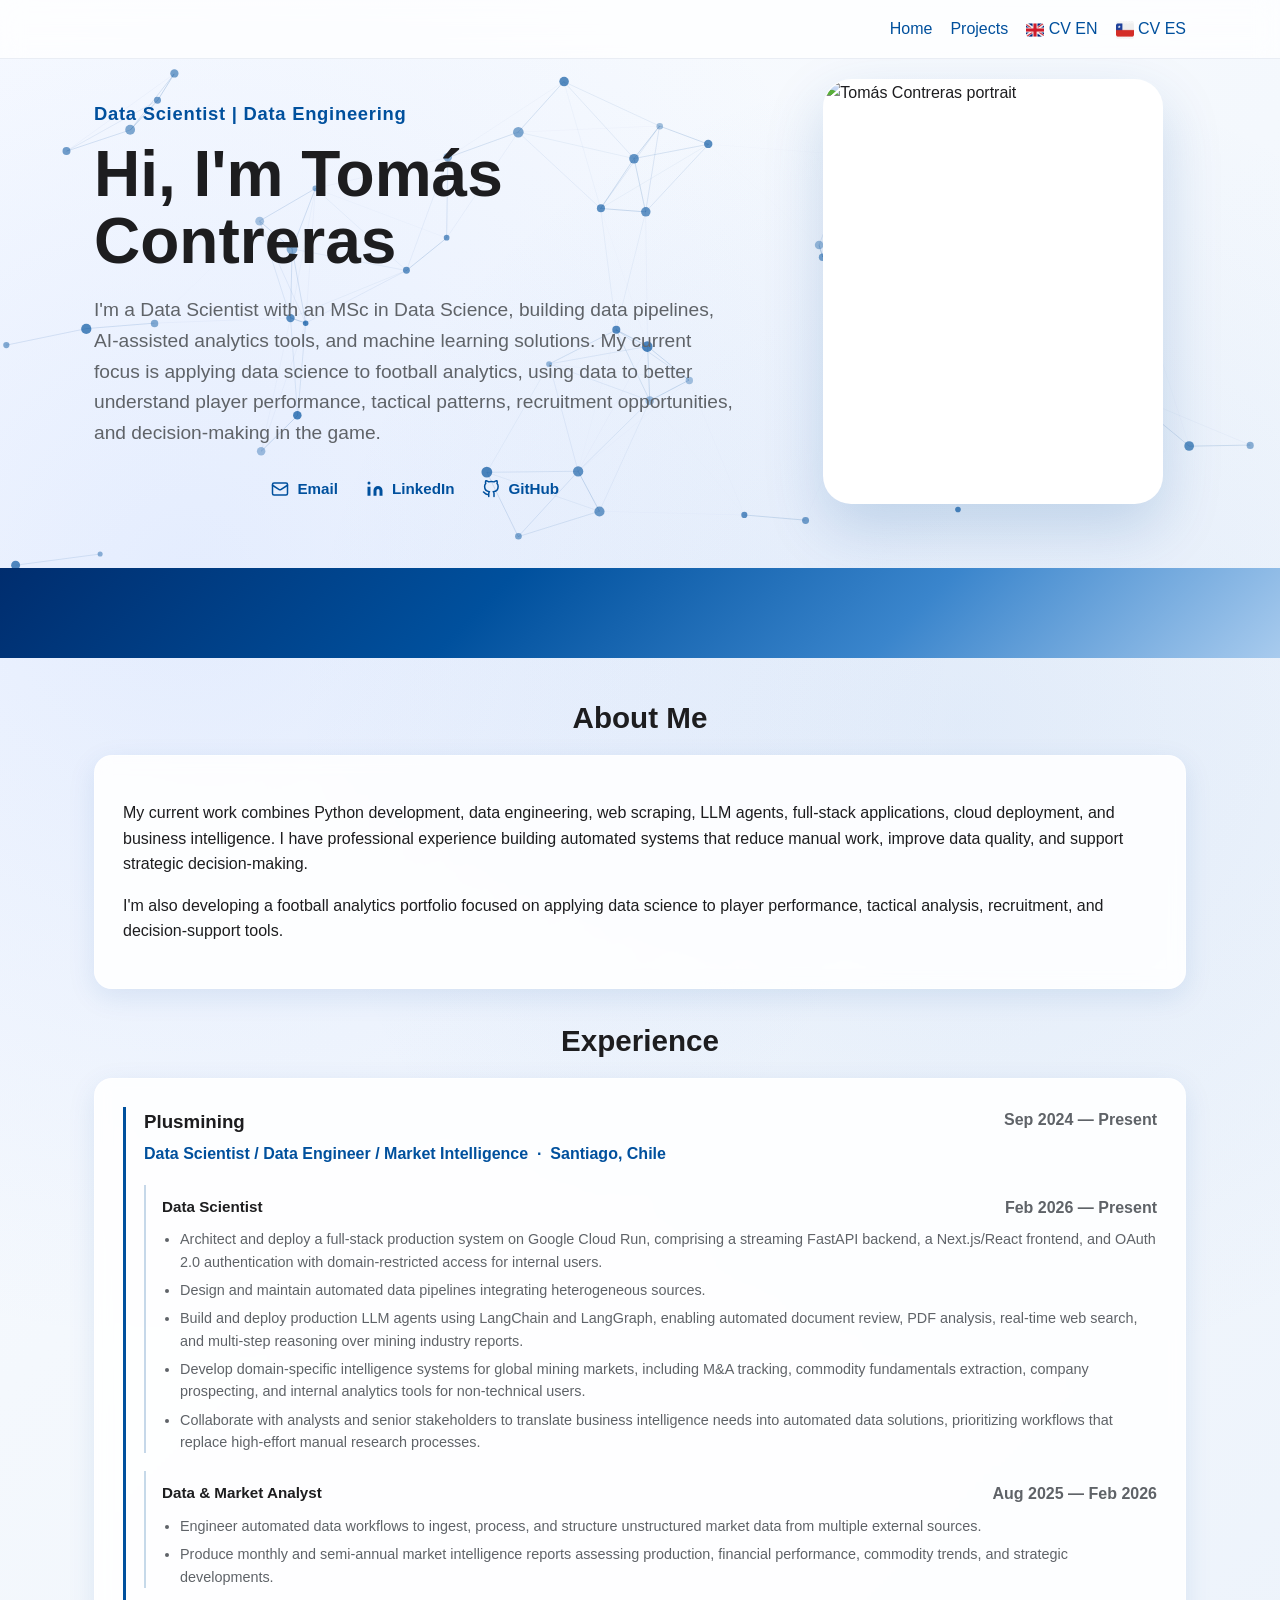
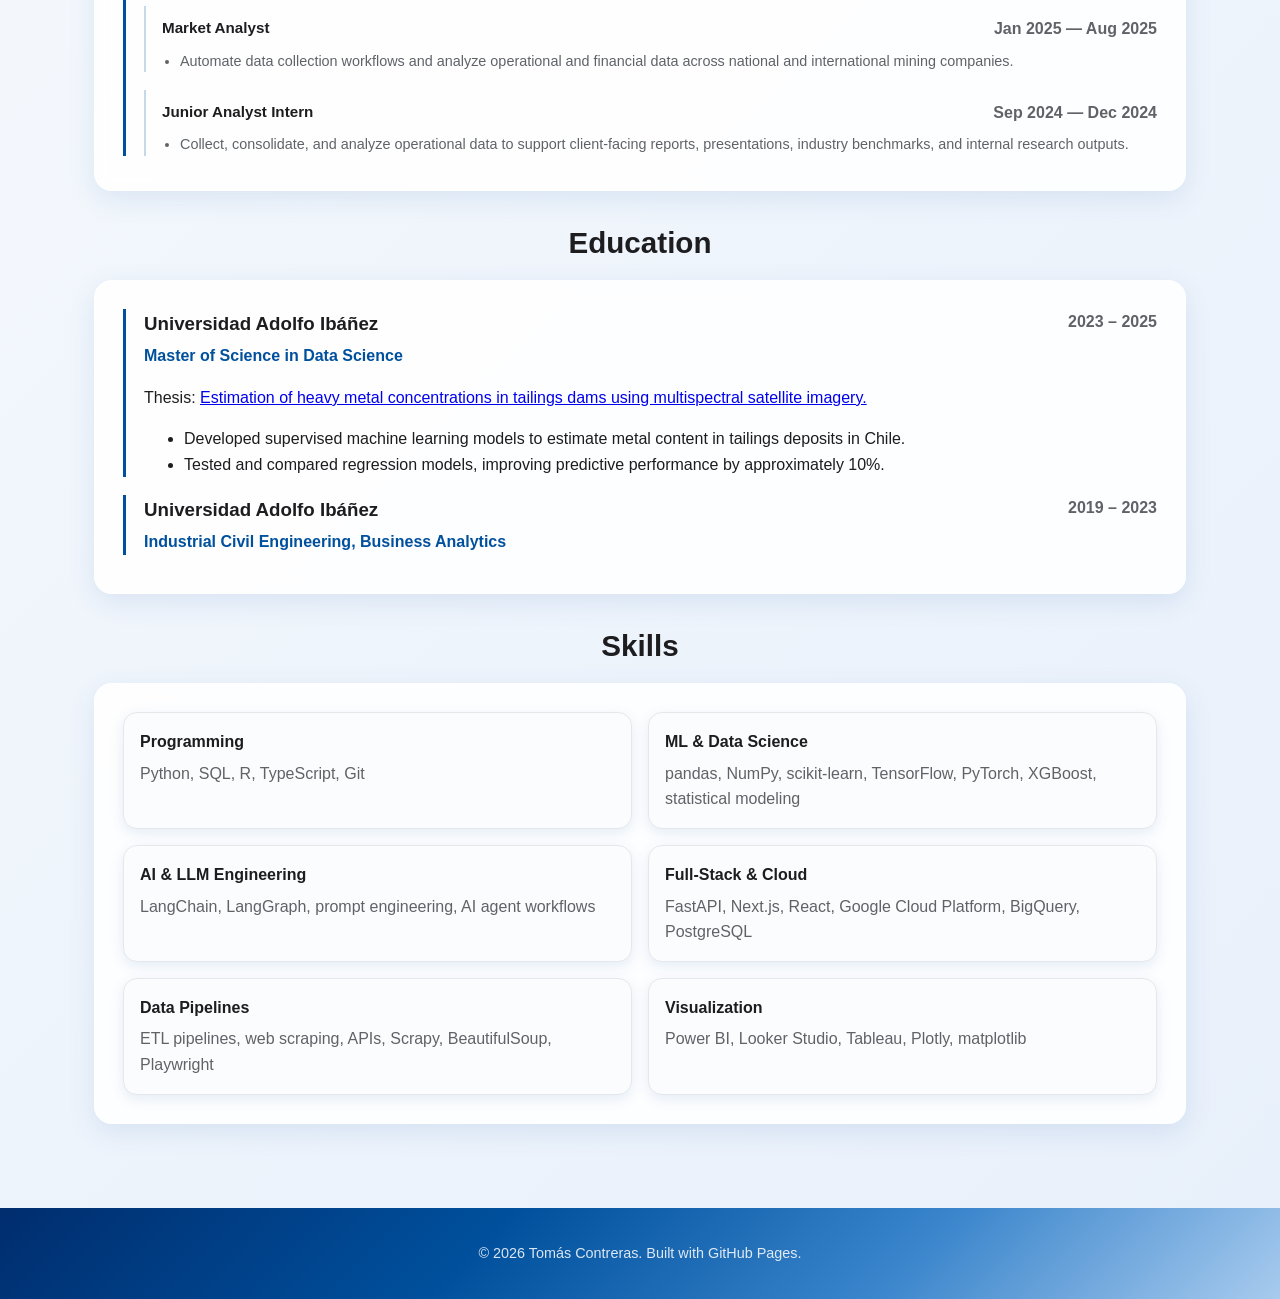
==== index.html @ 69ec7506 "modificación css" ====
<!DOCTYPE html>
<html lang="en">
<head>
  <meta charset="UTF-8" />
  <meta name="viewport" content="width=device-width, initial-scale=1.0" />
  <title>Tomás Contreras | Data Scientist</title>
  <link rel="stylesheet" href="assets/css/style.css" />
</head>
<body>
  <header class="site-header">
    <nav>
      <div class="nav-links">
        <a href="index.html">Home</a>
        <a href="projects/index.html">Projects</a>
        <a href="files/TOMÁS_CONTRERAS_CV_EN.pdf"><img src="assets/img/united_kingdom.png" alt="UK flag" class="flag-icon"> CV EN</a>
        <a href="files/TOMÁS_CONTRERAS_CV_ES.pdf"><img src="assets/img/chile.png" alt="Chile flag" class="flag-icon"> CV ES</a>
      </div>
    </nav>
  </header>

  <div class="hero-outer">
    <canvas id="hero-canvas" aria-hidden="true"></canvas>
    <div class="hero-inner">
      <section class="hero hero-grid">
        <div class="hero-content">
        <p class="eyebrow">Data Scientist | Data Engineering</p>
        <h1>Hi, I'm Tomás Contreras</h1>
        <p class="hero-text">
          I'm a Data Scientist with an MSc in Data Science, building data pipelines,
          AI-assisted analytics tools, and machine learning solutions. My current focus is applying
          data science to football analytics, using data to better understand player performance,
          tactical patterns, recruitment opportunities, and decision-making in the game.
        </p>

        <div class="social-links">
          <a href="mailto:tomascontrerasipd@gmail.com">
            <svg xmlns="http://www.w3.org/2000/svg" width="18" height="18" viewBox="0 0 24 24" fill="none" stroke="currentColor" stroke-width="2" stroke-linecap="round" stroke-linejoin="round" aria-hidden="true"><rect x="2" y="4" width="20" height="16" rx="2"/><path d="m22 7-8.97 5.7a1.94 1.94 0 0 1-2.06 0L2 7"/></svg>
            Email
          </a>
          <a href="https://www.linkedin.com/in/tomas-contreras-delporte/" target="_blank">
            <svg xmlns="http://www.w3.org/2000/svg" width="18" height="18" viewBox="0 0 24 24" fill="currentColor" aria-hidden="true"><path d="M16 8a6 6 0 0 1 6 6v7h-4v-7a2 2 0 0 0-2-2 2 2 0 0 0-2 2v7h-4v-7a6 6 0 0 1 6-6z"/><rect x="2" y="9" width="4" height="12"/><circle cx="4" cy="4" r="2"/></svg>
            LinkedIn
          </a>
          <a href="https://github.com/TomasContrerasD" target="_blank">
            <svg xmlns="http://www.w3.org/2000/svg" width="18" height="18" viewBox="0 0 24 24" fill="none" stroke="currentColor" stroke-width="2" stroke-linecap="round" stroke-linejoin="round" aria-hidden="true"><path d="M9 19c-5 1.5-5-2.5-7-3m14 6v-3.87a3.37 3.37 0 0 0-.94-2.61c3.14-.35 6.44-1.54 6.44-7A5.44 5.44 0 0 0 20 4.77 5.07 5.07 0 0 0 19.91 1S18.73.65 16 2.48a13.38 13.38 0 0 0-7 0C6.27.65 5.09 1 5.09 1A5.07 5.07 0 0 0 5 4.77a5.44 5.44 0 0 0-1.5 3.78c0 5.42 3.3 6.61 6.44 7A3.37 3.37 0 0 0 9 18.13V22"/></svg>
            GitHub
          </a>
        </div>
      </div>

        <div class="hero-image-wrapper">
          <img src="assets/img/1.jpg" alt="Tomás Contreras portrait" class="hero-image">
        </div>
      </section>
    </div>
  </div>

  <div class="band"></div>

  <div class="sections-wrapper">

    <div class="section-block">
      <h2 class="section-title">About Me</h2>
      <div class="section">
        <p>
          My current work combines Python development, data engineering, web scraping,
          LLM agents, full-stack applications, cloud deployment, and business intelligence.
          I have professional experience building automated systems that reduce manual work,
          improve data quality, and support strategic decision-making.
        </p>
        <p>
          I'm also developing a football analytics portfolio focused on applying data science
          to player performance, tactical analysis, recruitment, and decision-support tools.
        </p>
      </div>
    </div>

    <div class="section-block">
      <h2 class="section-title">Experience</h2>
      <div class="section">

        <div class="timeline-item">
          <div class="timeline-header">
            <h3>Plusmining</h3>
            <span>Sep 2024 — Present</span>
          </div>
          <p class="role">Data Scientist / Data Engineer / Market Intelligence &nbsp;·&nbsp; Santiago, Chile</p>

          <div class="sub-role">
            <div class="timeline-header">
              <strong>Data Scientist</strong>
              <span>Feb 2026 — Present</span>
            </div>
            <ul>
              <li>Architect and deploy a full-stack production system on Google Cloud Run, comprising a streaming FastAPI backend, a Next.js/React frontend, and OAuth 2.0 authentication with domain-restricted access for internal users.</li>
              <li>Design and maintain automated data pipelines integrating heterogeneous sources.</li>
              <li>Build and deploy production LLM agents using LangChain and LangGraph, enabling automated document review, PDF analysis, real-time web search, and multi-step reasoning over mining industry reports.</li>
              <li>Develop domain-specific intelligence systems for global mining markets, including M&A tracking, commodity fundamentals extraction, company prospecting, and internal analytics tools for non-technical users.</li>
              <li>Collaborate with analysts and senior stakeholders to translate business intelligence needs into automated data solutions, prioritizing workflows that replace high-effort manual research processes.</li>
            </ul>
          </div>

          <div class="sub-role">
            <div class="timeline-header">
              <strong>Data &amp; Market Analyst</strong>
              <span>Aug 2025 — Feb 2026</span>
            </div>
            <ul>
              <li>Engineer automated data workflows to ingest, process, and structure unstructured market data from multiple external sources.</li>
              <li>Produce monthly and semi-annual market intelligence reports assessing production, financial performance, commodity trends, and strategic developments.</li>
            </ul>
          </div>

          <div class="sub-role">
            <div class="timeline-header">
              <strong>Market Analyst</strong>
              <span>Jan 2025 — Aug 2025</span>
            </div>
            <ul>
              <li>Automate data collection workflows and analyze operational and financial data across national and international mining companies.</li>
            </ul>
          </div>

          <div class="sub-role">
            <div class="timeline-header">
              <strong>Junior Analyst Intern</strong>
              <span>Sep 2024 — Dec 2024</span>
            </div>
            <ul>
              <li>Collect, consolidate, and analyze operational data to support client-facing reports, presentations, industry benchmarks, and internal research outputs.</li>
            </ul>
          </div>
        </div>

      </div>
    </div>

    <div class="section-block">
      <h2 class="section-title">Education</h2>
      <div class="section">

        <div class="timeline-item">
          <div class="timeline-header">
            <h3>Universidad Adolfo Ibáñez</h3>
            <span>2023 – 2025</span>
          </div>
          <p class="role">Master of Science in Data Science</p>
          <p>
            Thesis:
            <a href="https://github.com/TomasContrerasD/estimation-metals-concentrations/tree/main" target="_blank">
              Estimation of heavy metal concentrations in tailings dams using multispectral satellite imagery.
            </a>
          </p>
          <ul>
              <li>Developed supervised machine learning models to estimate metal content in tailings deposits in Chile.</li>
              <li>Tested and compared regression models, improving predictive performance by approximately 10%.</li>
            </ul>
        </div>
        

        <div class="timeline-item">
          <div class="timeline-header">
            <h3>Universidad Adolfo Ibáñez</h3>
            <span>2019 – 2023</span>
          </div>
          <p class="role">Industrial Civil Engineering, Business Analytics</p>
        </div>

      </div>
    </div>

    <div class="section-block">
      <h2 class="section-title">Skills</h2>
      <div class="section">
        <div class="skills-grid">
          <div>
            <h3>Programming</h3>
            <p>Python, SQL, R, TypeScript, Git</p>
          </div>
          <div>
            <h3>ML &amp; Data Science</h3>
            <p>pandas, NumPy, scikit-learn, TensorFlow, PyTorch, XGBoost, statistical modeling</p>
          </div>
          <div>
            <h3>AI &amp; LLM Engineering</h3>
            <p>LangChain, LangGraph, prompt engineering, AI agent workflows</p>
          </div>
          <div>
            <h3>Full-Stack &amp; Cloud</h3>
            <p>FastAPI, Next.js, React, Google Cloud Platform, BigQuery, PostgreSQL</p>
          </div>
          <div>
            <h3>Data Pipelines</h3>
            <p>ETL pipelines, web scraping, APIs, Scrapy, BeautifulSoup, Playwright</p>
          </div>
          <div>
            <h3>Visualization</h3>
            <p>Power BI, Looker Studio, Tableau, Plotly, matplotlib</p>
          </div>
        </div>
      </div>
    </div>

  </div>

  <script>
  (function () {
    const canvas = document.getElementById('hero-canvas');
    const ctx    = canvas.getContext('2d');
    const heroOuter = document.querySelector('.hero-outer');

    const mouse = { x: -9999, y: -9999 };

    function resize() {
      canvas.width  = heroOuter.offsetWidth;
      canvas.height = heroOuter.offsetHeight;
    }
    resize();
    window.addEventListener('resize', resize);

    window.addEventListener('mousemove', function (e) {
      const r = canvas.getBoundingClientRect();
      mouse.x = e.clientX - r.left;
      mouse.y = e.clientY - r.top;
    });
    document.addEventListener('mouseleave', function () {
      mouse.x = -9999;
      mouse.y = -9999;
    });

    function rand(min, max) { return Math.random() * (max - min) + min; }

    function Node() {
      this.x     = rand(0, canvas.width);
      this.y     = rand(0, canvas.height);
      this.vx    = rand(-0.38, 0.38);
      this.vy    = rand(-0.38, 0.38);
      this.r     = rand(2.5, 5.5);
      this.alpha = rand(0.30, 0.70);
    }

    Node.prototype.update = function () {
      this.x += this.vx;
      this.y += this.vy;

      if (this.x < 0 || this.x > canvas.width)  this.vx *= -1;
      if (this.y < 0 || this.y > canvas.height) this.vy *= -1;

      const dx   = this.x - mouse.x;
      const dy   = this.y - mouse.y;
      const dist = Math.sqrt(dx * dx + dy * dy);
      const R    = 130;

      if (dist < R && dist > 0.5) {
        const strength = ((R - dist) / R) * 5;
        this.x += (dx / dist) * strength;
        this.y += (dy / dist) * strength;
      }
    };

    Node.prototype.draw = function () {
      ctx.beginPath();
      ctx.arc(this.x, this.y, this.r, 0, Math.PI * 2);
      ctx.fillStyle = 'rgba(0,80,157,' + this.alpha + ')';
      ctx.fill();
    };

    const LINK_DIST = 155;
    const nodes = Array.from({ length: 55 }, function () { return new Node(); });

    function drawLinks() {
      for (var i = 0; i < nodes.length; i++) {
        for (var j = i + 1; j < nodes.length; j++) {
          var dx   = nodes[i].x - nodes[j].x;
          var dy   = nodes[i].y - nodes[j].y;
          var dist = Math.sqrt(dx * dx + dy * dy);
          if (dist < LINK_DIST) {
            var alpha = (1 - dist / LINK_DIST) * 0.28;
            ctx.strokeStyle = 'rgba(0,80,157,' + alpha + ')';
            ctx.lineWidth   = 0.9;
            ctx.beginPath();
            ctx.moveTo(nodes[i].x, nodes[i].y);
            ctx.lineTo(nodes[j].x, nodes[j].y);
            ctx.stroke();
          }
        }
      }
    }

    function loop() {
      ctx.clearRect(0, 0, canvas.width, canvas.height);
      drawLinks();
      nodes.forEach(function (n) { n.update(); n.draw(); });
      requestAnimationFrame(loop);
    }
    loop();
  })();
  </script>

  <div class="footer-band">
    <footer>
      <p>© 2026 Tomás Contreras. Built with GitHub Pages.</p>
    </footer>
  </div>
</body>
</html>
---- assets/css/style.css ----
:root {
  --bg: #f8f9fb;
  --text: #1d1d1f;
  --muted: #5f6368;
  --card: #ffffff;
  --border: #e5e7eb;
  --accent: #00509d;
  --accent-dark: #003d7a;
}

* {
  box-sizing: border-box;
}

body {
  margin: 0;
  font-family: Inter, Arial, Helvetica, sans-serif;
  background:
    radial-gradient(circle at 15% 20%, rgba(120, 160, 255, 0.15), transparent 30%),
    radial-gradient(circle at 75% 25%, rgba(70, 130, 220, 0.10), transparent 28%),
    linear-gradient(135deg, #fafcff 0%, #f1f6fc 50%, #e8f0fb 100%);
  color: var(--text);
  line-height: 1.6;
  min-height: 100vh;
}

/* ── Header / Nav ─────────────────────────────────────── */
.site-header {
  background: rgba(255, 255, 255, 0.75);
  border-bottom: 1px solid rgba(120, 140, 180, 0.15);
  position: sticky;
  top: 0;
  backdrop-filter: blur(12px);
  z-index: 10;
}

nav {
  max-width: 1140px;
  margin: 0 auto;
  padding: 16px 24px;
  display: flex;
  justify-content: flex-end;
  align-items: center;
}

.logo {
  font-weight: 700;
  color: var(--text);
  text-decoration: none;
}

.nav-links {
  display: flex;
  gap: 18px;
  flex-wrap: wrap;
}

.nav-back {
  display: flex;
  align-items: center;
  gap: 5px;
  margin-right: auto;
  color: var(--muted);
  text-decoration: none;
  font-size: 0.9rem;
  font-weight: 500;
  transition: color 0.2s;
}

.nav-back:hover {
  color: var(--accent);
  text-decoration: none;
}

.nav-links a,
.social-links a {
  color: var(--accent);
  text-decoration: none;
  font-weight: 500;
}

.flag-icon {
  width: 18px;
  height: auto;
  vertical-align: middle;
  border-radius: 2px;
  display: inline-block;
}

.nav-links a:hover,
.social-links a:hover {
  text-decoration: underline;
}

/* ── Hero ─────────────────────────────────────────────── */
.hero-outer {
  position: relative;
  overflow: hidden;
  width: 100%;
}

#hero-canvas {
  position: absolute;
  inset: 0;
  width: 100%;
  height: 100%;
  pointer-events: none;
  z-index: 0;
}

.hero-inner {
  position: relative;
  z-index: 1;
  max-width: 1140px;
  margin: 0 auto;
  padding: 0 24px 32px;
}

.hero {
  padding: 20px 0 32px;
}

.hero-grid {
  display: grid;
  grid-template-columns: 1.25fr 0.75fr;
  align-items: center;
  gap: 64px;
  padding: 20px 0 32px;
}

.hero-content {
  max-width: 720px;
}

.hero-image-wrapper {
  display: flex;
  justify-content: center;
}

.hero-image {
  width: min(340px, 100%);
  aspect-ratio: 4 / 5;
  object-fit: cover;
  object-position: center top;
  border-radius: 28px;
  background: #ffffff;
  box-shadow: 0 24px 60px rgba(0, 80, 157, 0.18);
  border: 1px solid rgba(255, 255, 255, 0.7);
}

.eyebrow {
  color: var(--accent);
  font-weight: 700;
  letter-spacing: 0.04em;
  font-size: 1.15rem;
  margin-bottom: 12px;
}

h1 {
  font-size: clamp(2.3rem, 5vw, 4rem);
  line-height: 1.05;
  margin: 0 0 20px;
}

.hero-text {
  max-width: 760px;
  font-size: 1.2rem;
  color: var(--muted);
}

/* ── Social links ─────────────────────────────────────── */
.social-links {
  display: flex;
  gap: 28px;
  flex-wrap: wrap;
  margin-top: 28px;
  justify-content: center;
}

.social-links a {
  display: flex;
  align-items: center;
  gap: 8px;
  color: var(--accent);
  text-decoration: none;
  font-weight: 600;
  font-size: 0.95rem;
  transition: opacity 0.2s;
}

.social-links a:hover {
  opacity: 0.75;
  text-decoration: none;
}

.social-links svg {
  flex-shrink: 0;
}

/* ── Blue band divider ────────────────────────────────── */
.band {
  width: 100%;
  height: 90px;
  background: linear-gradient(135deg, #002d6e 0%, #00509d 38%, #3a85cc 70%, #a8cbee 100%);
  margin: 0;
}

/* ── Sections wrapper ─────────────────────────────────── */
.sections-wrapper {
  max-width: 1140px;
  margin: 0 auto;
  padding: 36px 24px 48px;
}

.section-block {
  margin-bottom: 28px;
}

/* Section title: centered, outside the box */
.section-title {
  text-align: center;
  font-size: 1.85rem;
  font-weight: 700;
  margin: 0 0 14px;
  color: var(--text);
}

.section {
  background: rgba(255, 255, 255, 0.88);
  border: 1px solid rgba(255, 255, 255, 0.6);
  border-radius: 18px;
  padding: 28px;
  box-shadow: 0 8px 28px rgba(0, 80, 157, 0.10);
  backdrop-filter: blur(8px);
  transition: box-shadow 0.28s ease, border-color 0.28s ease, transform 0.28s ease;
}

.section:hover {
  box-shadow: 0 26px 70px rgba(0, 80, 157, 0.30);
  border-color: rgba(0, 80, 157, 0.40);
  transform: translateY(-7px);
}

/* ── Timeline (Experience / Education) ───────────────── */
.timeline-item {
  border-left: 3px solid var(--accent);
  padding-left: 18px;
  margin-top: 18px;
}

.timeline-item:first-child {
  margin-top: 0;
}

.timeline-header {
  display: flex;
  justify-content: space-between;
  gap: 16px;
  flex-wrap: wrap;
}

.timeline-header h3 {
  margin: 0;
}

.timeline-header span {
  color: var(--muted);
  font-weight: 600;
  white-space: nowrap;
}

.role {
  color: var(--accent);
  font-weight: 700;
  margin: 4px 0 10px;
}

/* Sub-roles inside a company */
.sub-role {
  margin-top: 18px;
  padding: 10px 0 0 16px;
  border-left: 2px solid rgba(0, 80, 157, 0.22);
}

.sub-role .timeline-header strong {
  font-size: 0.95rem;
  color: var(--text);
  font-weight: 700;
}

.sub-role ul {
  margin: 8px 0 0;
  padding-left: 18px;
}

.sub-role ul li {
  margin-bottom: 6px;
  font-size: 0.9rem;
  color: var(--muted);
  line-height: 1.55;
}

/* ── Project status badge ─────────────────────────────── */
.project-status {
  font-size: 0.78rem;
  font-weight: 700;
  padding: 3px 12px;
  border-radius: 20px;
  white-space: nowrap;
  align-self: flex-start;
}

.project-status.in-progress {
  background: rgba(0, 80, 157, 0.10);
  color: var(--accent);
}

.project-status.completed {
  background: rgba(0, 120, 60, 0.10);
  color: #00703c;
}

/* ── Skills grid ──────────────────────────────────────── */
.skills-grid {
  display: grid;
  grid-template-columns: repeat(2, minmax(0, 1fr));
  gap: 16px;
}

.skills-grid div {
  border: 1px solid var(--border);
  border-radius: 14px;
  padding: 16px;
  background: #fbfcfd;
  box-shadow: 0 4px 14px rgba(0, 80, 157, 0.10);
  transition: box-shadow 0.22s ease, border-color 0.22s ease, transform 0.22s ease;
}

.skills-grid div:hover {
  box-shadow: 0 8px 28px rgba(0, 80, 157, 0.22);
  border-color: rgba(0, 80, 157, 0.30);
  transform: translateY(-2px);
}

.skills-grid h3 {
  margin: 0 0 6px;
  font-size: 1rem;
}

.skills-grid p {
  margin: 0;
  color: var(--muted);
}

/* ── Footer ───────────────────────────────────────────── */
.footer-band {
  width: 100%;
  background: linear-gradient(135deg, #002d6e 0%, #00509d 38%, #3a85cc 70%, #a8cbee 100%);
  margin-top: 8px;
}

footer {
  max-width: 1140px;
  margin: 0 auto;
  padding: 20px 24px;
  color: rgba(255, 255, 255, 0.85);
  text-align: center;
  font-size: 0.9rem;
}

/* ── Responsive ───────────────────────────────────────── */
@media (max-width: 720px) {
  nav {
    align-items: flex-start;
    flex-direction: column;
    gap: 10px;
  }

  .skills-grid {
    grid-template-columns: 1fr;
  }

  .section {
    padding: 22px;
  }

  .hero-grid {
    grid-template-columns: 1fr;
    gap: 28px;
    padding: 16px 0 28px;
  }

  .hero-image-wrapper {
    order: -1;
  }

  .hero-image {
    width: min(260px, 100%);
  }

  .social-links {
    justify-content: flex-start;
  }
}
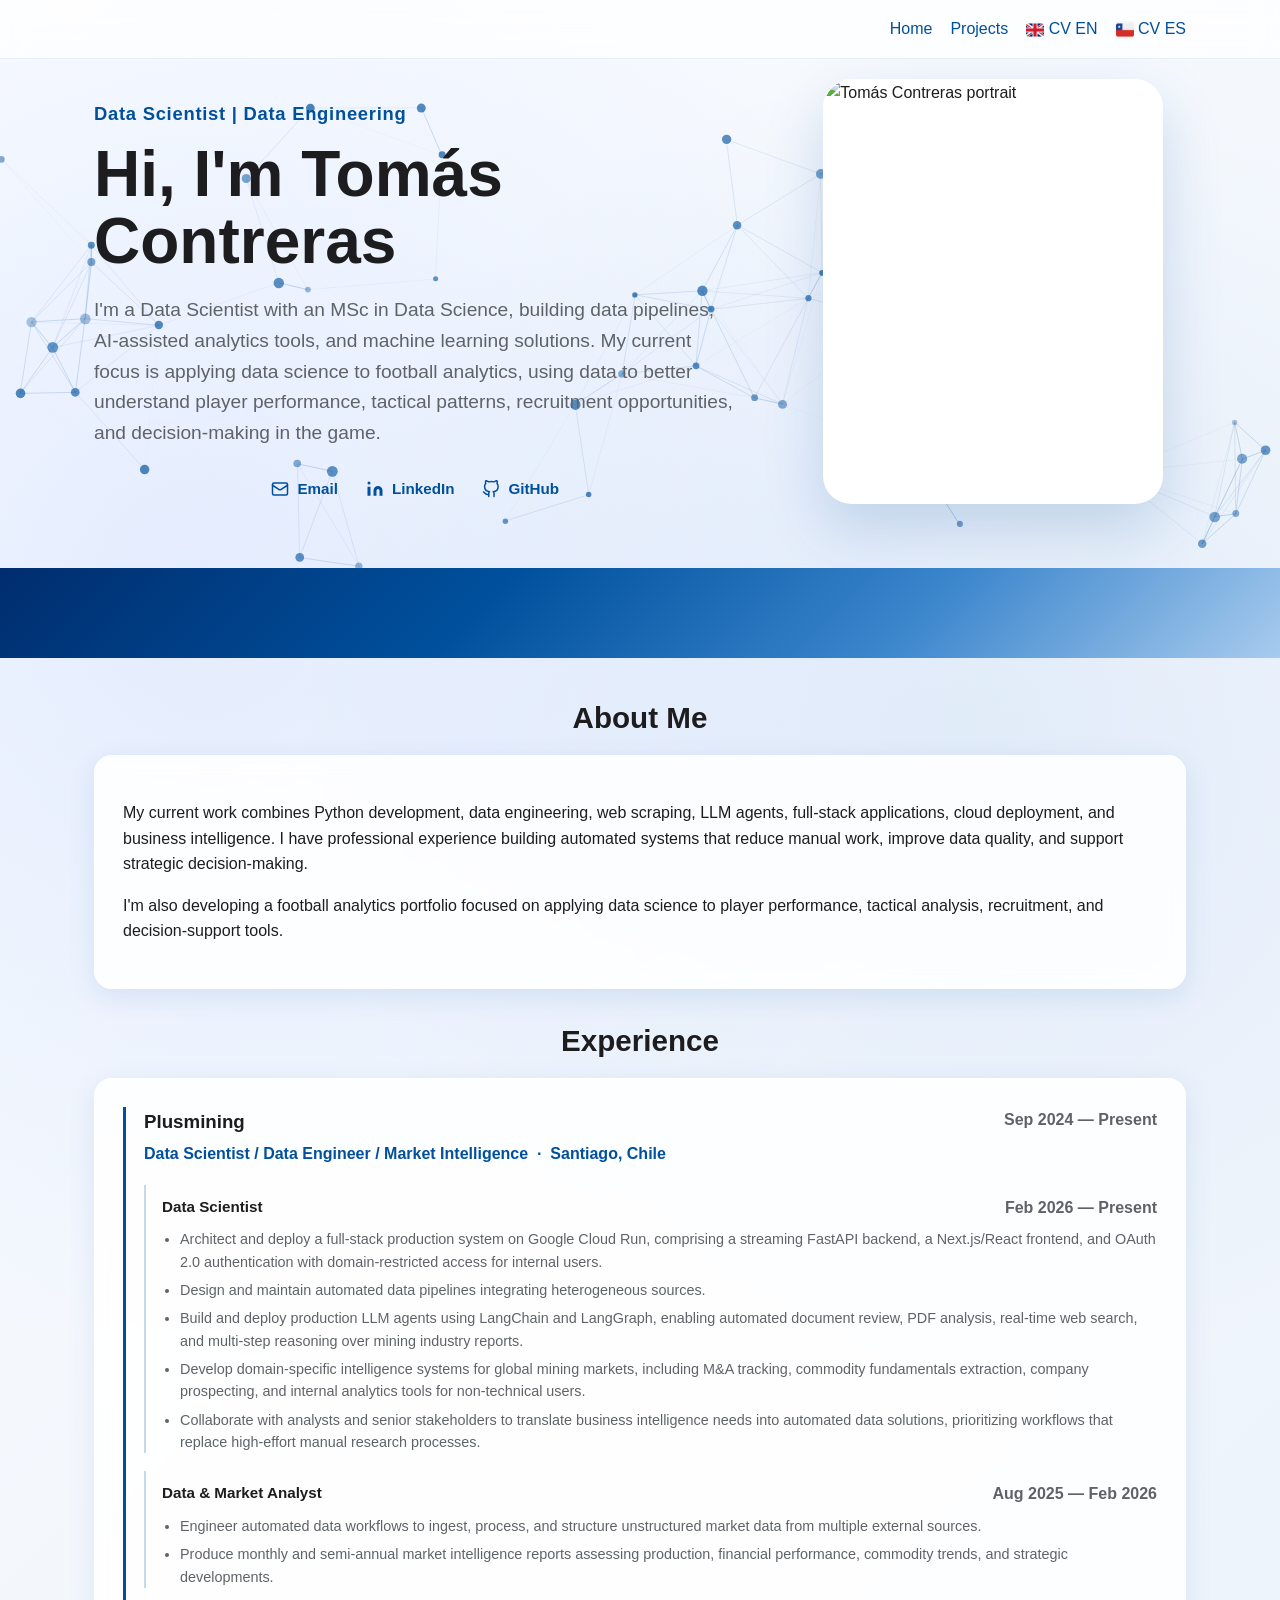
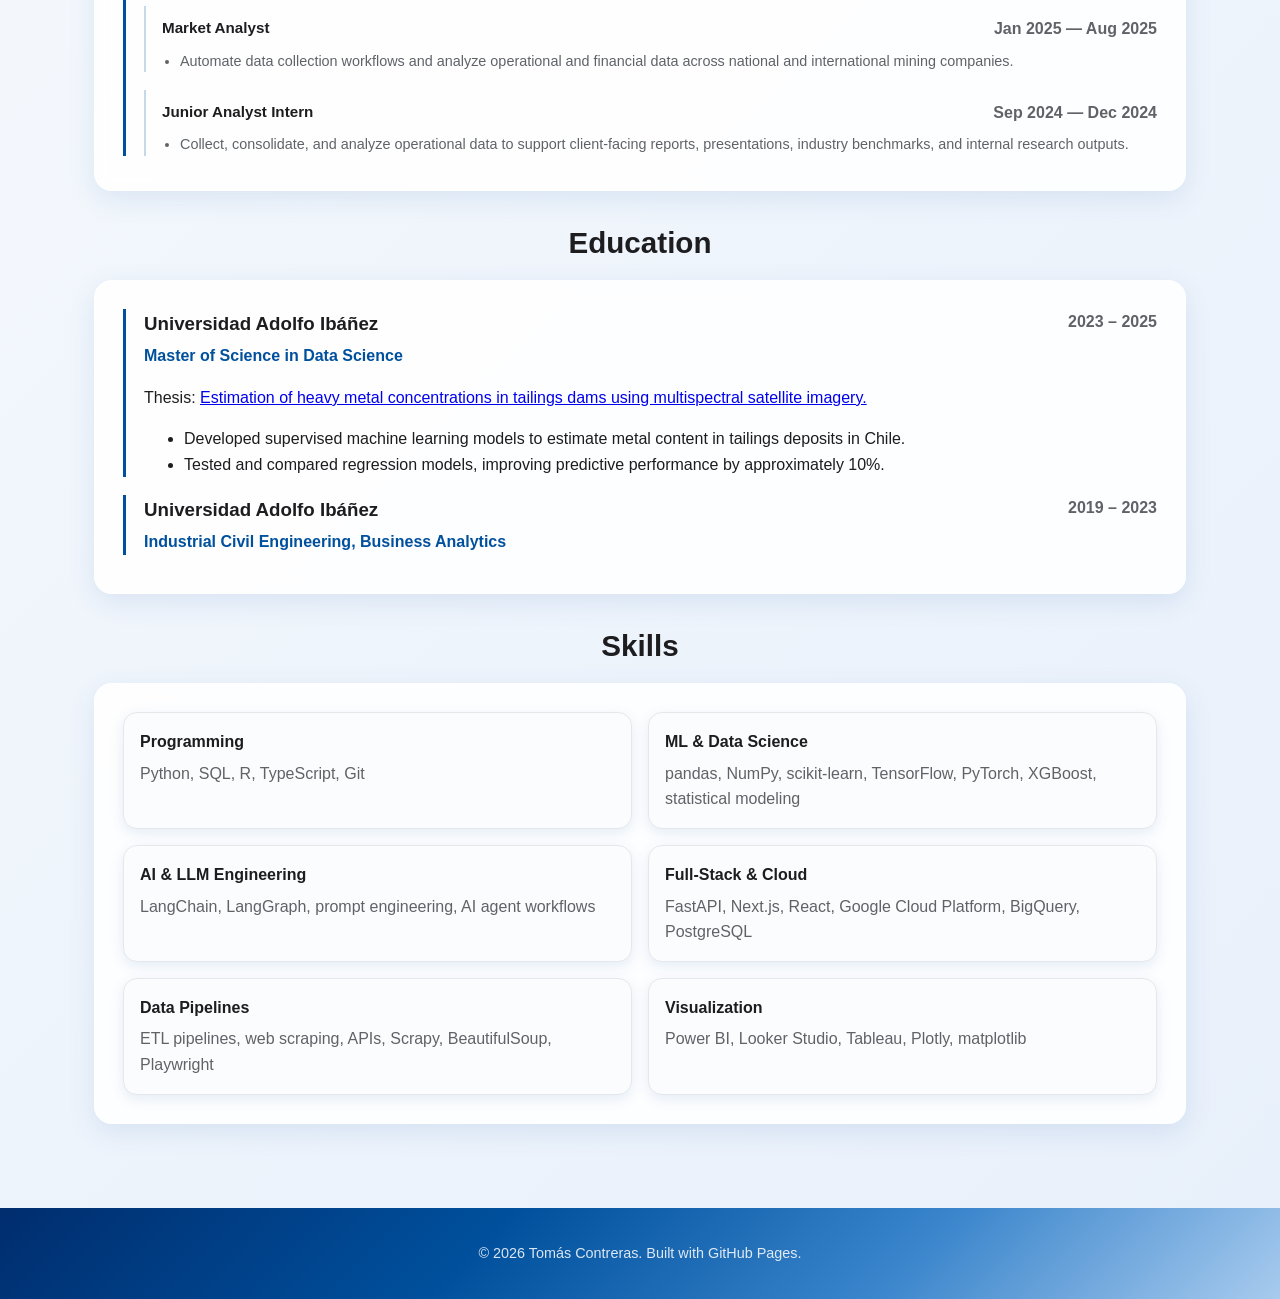
==== commit 19654c0e: "modify favicon" ====
--- a/index.html
+++ b/index.html
@@ -4,6 +4,7 @@
   <meta charset="UTF-8" />
   <meta name="viewport" content="width=device-width, initial-scale=1.0" />
   <title>Tomás Contreras | Data Scientist</title>
+  <link rel="icon" type="image/png" href="assets/img/favicon.png" />
   <link rel="stylesheet" href="assets/css/style.css" />
 </head>
 <body>
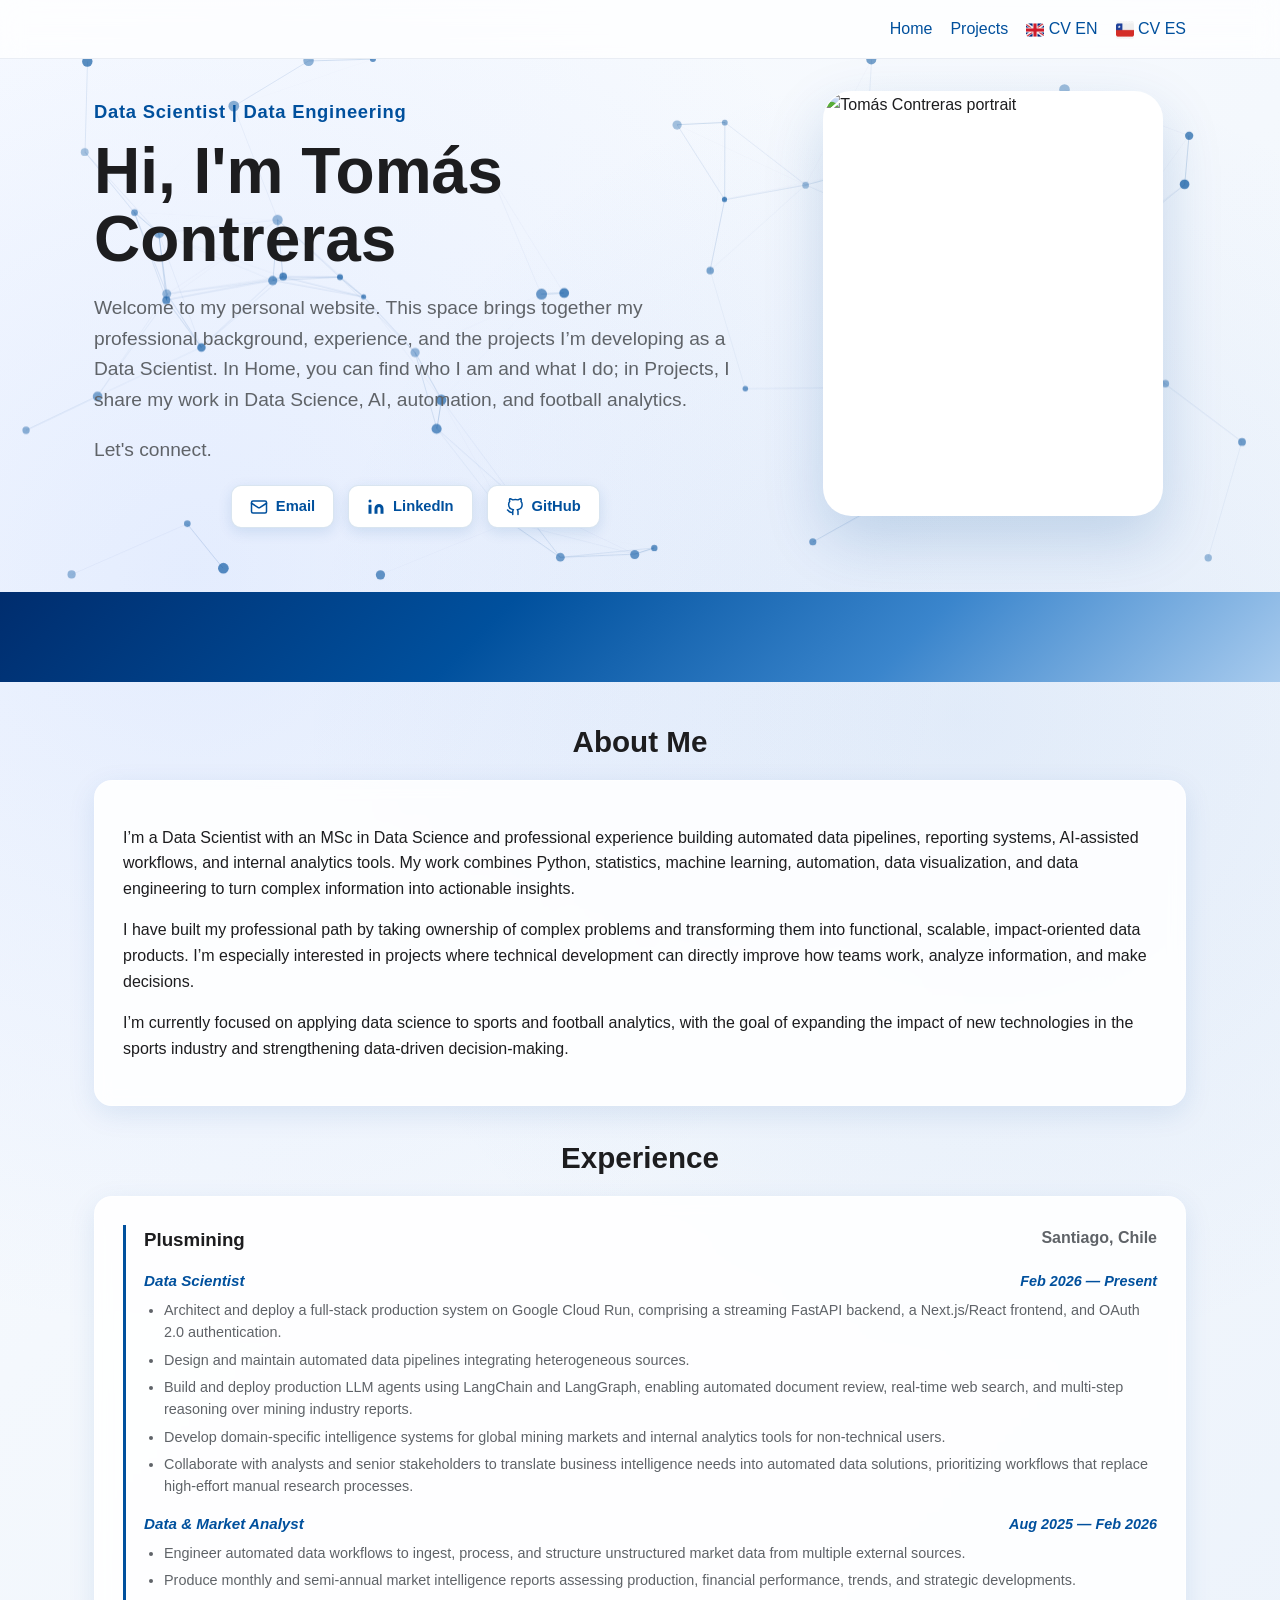
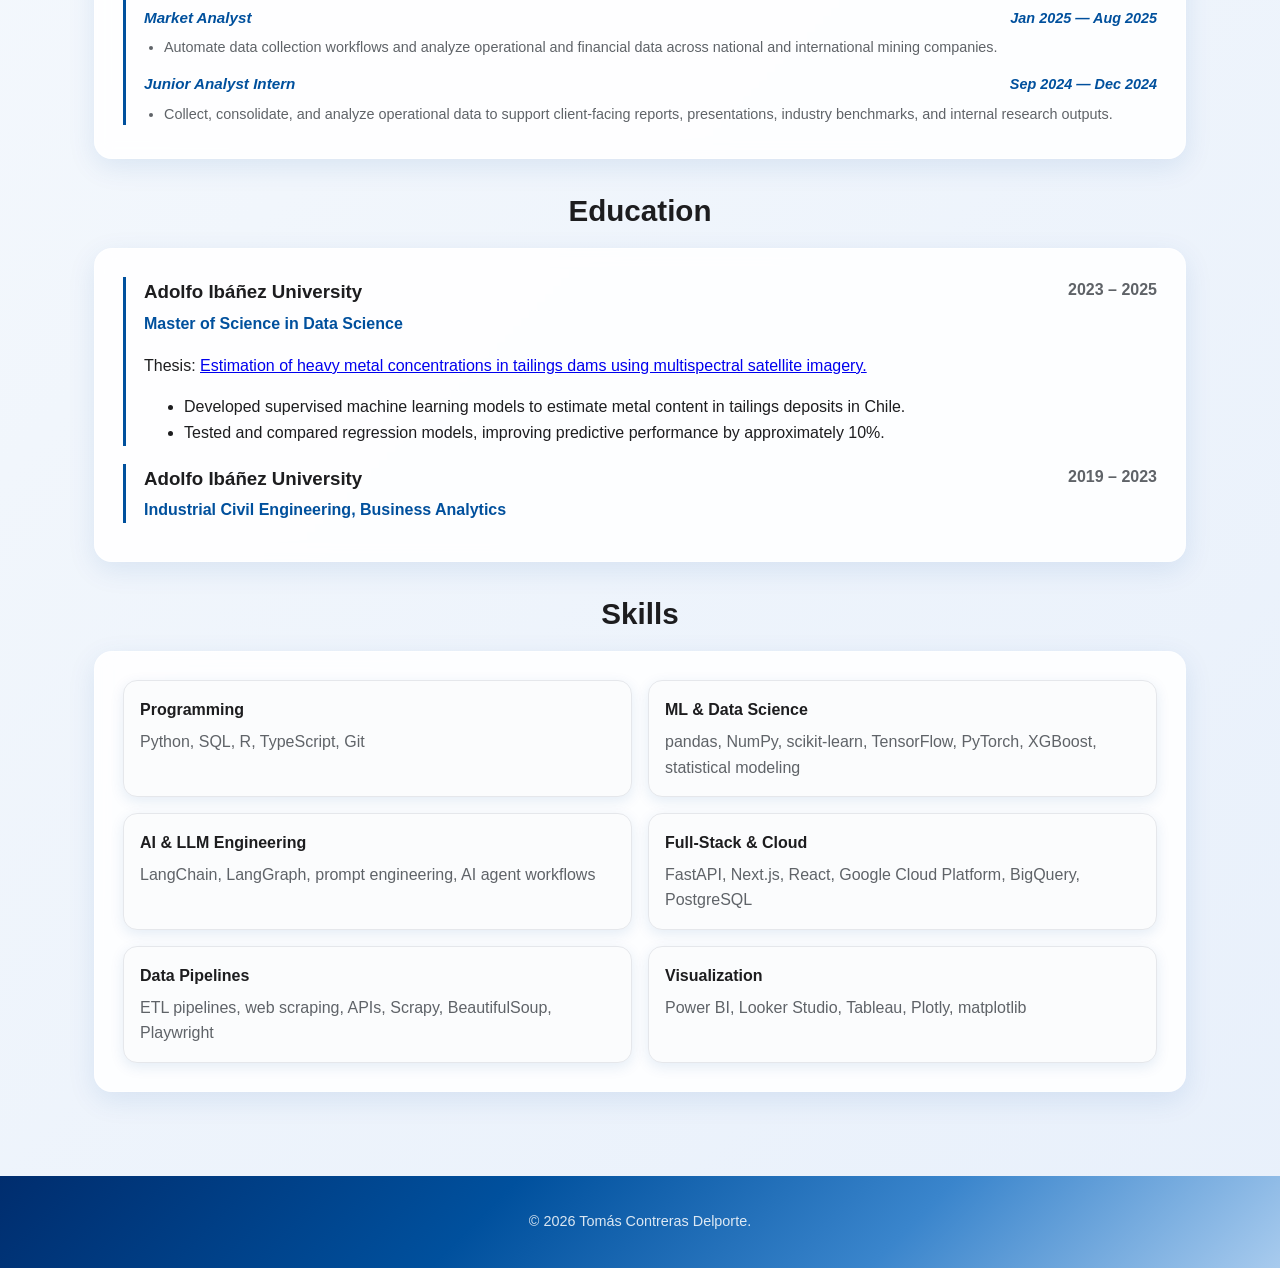
==== commit 9a96fc68: "cambios en CV y texto website" ====
--- a/index.html
+++ b/index.html
@@ -27,12 +27,14 @@
         <p class="eyebrow">Data Scientist | Data Engineering</p>
         <h1>Hi, I'm Tomás Contreras</h1>
         <p class="hero-text">
-          I'm a Data Scientist with an MSc in Data Science, building data pipelines,
-          AI-assisted analytics tools, and machine learning solutions. My current focus is applying
-          data science to football analytics, using data to better understand player performance,
-          tactical patterns, recruitment opportunities, and decision-making in the game.
-        </p>
-
+          Welcome to my personal website. This space brings together my professional background, experience, and the
+          projects I’m developing as a Data Scientist. In Home, you can find who I am and what I do; in Projects, I
+          share my work in Data Science, AI, automation, and football analytics.
+        </p>
+        <p class="hero-text">
+          Let's connect.
+        </p>
+        
         <div class="social-links">
           <a href="mailto:tomascontrerasipd@gmail.com">
             <svg xmlns="http://www.w3.org/2000/svg" width="18" height="18" viewBox="0 0 24 24" fill="none" stroke="currentColor" stroke-width="2" stroke-linecap="round" stroke-linejoin="round" aria-hidden="true"><rect x="2" y="4" width="20" height="16" rx="2"/><path d="m22 7-8.97 5.7a1.94 1.94 0 0 1-2.06 0L2 7"/></svg>
@@ -64,14 +66,20 @@
       <h2 class="section-title">About Me</h2>
       <div class="section">
         <p>
-          My current work combines Python development, data engineering, web scraping,
-          LLM agents, full-stack applications, cloud deployment, and business intelligence.
-          I have professional experience building automated systems that reduce manual work,
-          improve data quality, and support strategic decision-making.
+          I’m a Data Scientist with an MSc in Data Science and professional experience building automated data pipelines, 
+          reporting systems, AI-assisted workflows, and internal analytics tools. My work combines Python, statistics, 
+          machine learning, automation, data visualization, and data engineering to turn complex information into actionable
+          insights.
+
         </p>
         <p>
-          I'm also developing a football analytics portfolio focused on applying data science
-          to player performance, tactical analysis, recruitment, and decision-support tools.
+          I have built my professional path by taking ownership of complex problems and transforming them into functional, 
+          scalable, impact-oriented data products. I’m especially interested in projects where technical development can 
+          directly improve how teams work, analyze information, and make decisions.
+        </p>
+        <p>
+          I’m currently focused on applying data science to sports and football analytics, with the goal of expanding the
+           impact of new technologies in the sports industry and strengthening data-driven decision-making.
         </p>
       </div>
     </div>
@@ -83,49 +91,48 @@
         <div class="timeline-item">
           <div class="timeline-header">
             <h3>Plusmining</h3>
-            <span>Sep 2024 — Present</span>
-          </div>
-          <p class="role">Data Scientist / Data Engineer / Market Intelligence &nbsp;·&nbsp; Santiago, Chile</p>
-
-          <div class="sub-role">
-            <div class="timeline-header">
-              <strong>Data Scientist</strong>
-              <span>Feb 2026 — Present</span>
+            <span>Santiago, Chile</span>
+          </div>
+
+          <div class="exp-role">
+            <div class="exp-role-header">
+              <span class="exp-role-title">Data Scientist</span>
+              <span class="exp-role-date">Feb 2026 — Present</span>
             </div>
             <ul>
-              <li>Architect and deploy a full-stack production system on Google Cloud Run, comprising a streaming FastAPI backend, a Next.js/React frontend, and OAuth 2.0 authentication with domain-restricted access for internal users.</li>
+              <li>Architect and deploy a full-stack production system on Google Cloud Run, comprising a streaming FastAPI backend, a Next.js/React frontend, and OAuth 2.0 authentication.</li>
               <li>Design and maintain automated data pipelines integrating heterogeneous sources.</li>
-              <li>Build and deploy production LLM agents using LangChain and LangGraph, enabling automated document review, PDF analysis, real-time web search, and multi-step reasoning over mining industry reports.</li>
-              <li>Develop domain-specific intelligence systems for global mining markets, including M&A tracking, commodity fundamentals extraction, company prospecting, and internal analytics tools for non-technical users.</li>
+              <li>Build and deploy production LLM agents using LangChain and LangGraph, enabling automated document review, real-time web search, and multi-step reasoning over mining industry reports.</li>
+              <li>Develop domain-specific intelligence systems for global mining markets and internal analytics tools for non-technical users.</li>
               <li>Collaborate with analysts and senior stakeholders to translate business intelligence needs into automated data solutions, prioritizing workflows that replace high-effort manual research processes.</li>
             </ul>
           </div>
 
-          <div class="sub-role">
-            <div class="timeline-header">
-              <strong>Data &amp; Market Analyst</strong>
-              <span>Aug 2025 — Feb 2026</span>
+          <div class="exp-role">
+            <div class="exp-role-header">
+              <span class="exp-role-title">Data &amp; Market Analyst</span>
+              <span class="exp-role-date">Aug 2025 — Feb 2026</span>
             </div>
             <ul>
               <li>Engineer automated data workflows to ingest, process, and structure unstructured market data from multiple external sources.</li>
-              <li>Produce monthly and semi-annual market intelligence reports assessing production, financial performance, commodity trends, and strategic developments.</li>
-            </ul>
-          </div>
-
-          <div class="sub-role">
-            <div class="timeline-header">
-              <strong>Market Analyst</strong>
-              <span>Jan 2025 — Aug 2025</span>
+              <li>Produce monthly and semi-annual market intelligence reports assessing production, financial performance, trends, and strategic developments.</li>
+            </ul>
+          </div>
+
+          <div class="exp-role">
+            <div class="exp-role-header">
+              <span class="exp-role-title">Market Analyst</span>
+              <span class="exp-role-date">Jan 2025 — Aug 2025</span>
             </div>
             <ul>
               <li>Automate data collection workflows and analyze operational and financial data across national and international mining companies.</li>
             </ul>
           </div>
 
-          <div class="sub-role">
-            <div class="timeline-header">
-              <strong>Junior Analyst Intern</strong>
-              <span>Sep 2024 — Dec 2024</span>
+          <div class="exp-role">
+            <div class="exp-role-header">
+              <span class="exp-role-title">Junior Analyst Intern</span>
+              <span class="exp-role-date">Sep 2024 — Dec 2024</span>
             </div>
             <ul>
               <li>Collect, consolidate, and analyze operational data to support client-facing reports, presentations, industry benchmarks, and internal research outputs.</li>
@@ -142,7 +149,7 @@
 
         <div class="timeline-item">
           <div class="timeline-header">
-            <h3>Universidad Adolfo Ibáñez</h3>
+            <h3>Adolfo Ibáñez University</h3>
             <span>2023 – 2025</span>
           </div>
           <p class="role">Master of Science in Data Science</p>
@@ -161,7 +168,7 @@
 
         <div class="timeline-item">
           <div class="timeline-header">
-            <h3>Universidad Adolfo Ibáñez</h3>
+            <h3>Adolfo Ibáñez University</h3>
             <span>2019 – 2023</span>
           </div>
           <p class="role">Industrial Civil Engineering, Business Analytics</p>
@@ -300,7 +307,7 @@
 
   <div class="footer-band">
     <footer>
-      <p>© 2026 Tomás Contreras. Built with GitHub Pages.</p>
+      <p>© 2026 Tomás Contreras Delporte.</p>
     </footer>
   </div>
 </body>
--- a/assets/css/style.css
+++ b/assets/css/style.css
@@ -169,11 +169,19 @@
 }
 
 /* ── Social links ─────────────────────────────────────── */
+.hero-connect {
+  font-size: 1.05rem;
+  font-weight: 600;
+  color: var(--accent);
+  margin: 16px 0 0;
+  text-align: center;
+}
+
 .social-links {
   display: flex;
-  gap: 28px;
+  gap: 14px;
   flex-wrap: wrap;
-  margin-top: 28px;
+  margin-top: 16px;
   justify-content: center;
 }
 
@@ -184,12 +192,19 @@
   color: var(--accent);
   text-decoration: none;
   font-weight: 600;
-  font-size: 0.95rem;
-  transition: opacity 0.2s;
+  font-size: 0.92rem;
+  background: #ffffff;
+  border: 1px solid rgba(0, 80, 157, 0.15);
+  padding: 9px 18px;
+  border-radius: 10px;
+  box-shadow: 0 4px 14px rgba(0, 80, 157, 0.12);
+  transition: box-shadow 0.22s, border-color 0.22s, transform 0.22s;
 }
 
 .social-links a:hover {
-  opacity: 0.75;
+  box-shadow: 0 8px 24px rgba(0, 80, 157, 0.22);
+  border-color: rgba(0, 80, 157, 0.30);
+  transform: translateY(-2px);
   text-decoration: none;
 }
 
@@ -275,29 +290,81 @@
   margin: 4px 0 10px;
 }
 
-/* Sub-roles inside a company */
-.sub-role {
-  margin-top: 18px;
-  padding: 10px 0 0 16px;
-  border-left: 2px solid rgba(0, 80, 157, 0.22);
-}
-
-.sub-role .timeline-header strong {
+/* Roles inside a company */
+.exp-role {
+  margin-top: 14px;
+}
+
+.exp-role-header {
+  display: flex;
+  justify-content: space-between;
+  align-items: baseline;
+  gap: 16px;
+  flex-wrap: wrap;
+}
+
+.exp-role-title {
+  color: var(--accent);
+  font-weight: 700;
+  font-style: italic;
   font-size: 0.95rem;
-  color: var(--text);
-  font-weight: 700;
-}
-
-.sub-role ul {
-  margin: 8px 0 0;
-  padding-left: 18px;
-}
-
-.sub-role ul li {
-  margin-bottom: 6px;
+}
+
+.exp-role-date {
+  color: var(--accent);
+  font-weight: 600;
+  font-style: italic;
+  font-size: 0.9rem;
+  white-space: nowrap;
+}
+
+.exp-role ul {
+  margin: 6px 0 0;
+  padding-left: 20px;
+}
+
+.exp-role ul li {
+  margin-bottom: 5px;
   font-size: 0.9rem;
   color: var(--muted);
   line-height: 1.55;
+}
+
+/* ── Project card ─────────────────────────────────────── */
+.hero-title-sm {
+  font-size: clamp(1.25rem, 3vw, 2.5rem);
+}
+
+.project-card-header {
+  display: flex;
+  flex-direction: column;
+  gap: 8px;
+  margin-bottom: 12px;
+}
+
+.project-title {
+  font-size: 1.55rem;
+  margin: 0;
+  line-height: 1.3;
+}
+
+.btn-read-more {
+  display: inline-block;
+  margin-top: 18px;
+  padding: 9px 22px;
+  border-radius: 10px;
+  background: #e62020;
+  color: #ffffff;
+  text-decoration: none;
+  font-weight: 600;
+  font-size: 0.9rem;
+  transition: background 0.22s, transform 0.22s;
+}
+
+.btn-read-more:hover {
+  background: #cc1a1a;
+  transform: translateY(-2px);
+  text-decoration: none;
 }
 
 /* ── Project status badge ─────────────────────────────── */
@@ -320,6 +387,71 @@
   color: #00703c;
 }
 
+/* ── Project detail page ──────────────────────────────── */
+.project-img {
+  display: block;
+  width: 100%;
+  max-width: 520px;
+  border-radius: 14px;
+  box-shadow: 0 8px 28px rgba(0, 80, 157, 0.14);
+  margin: 20px auto 8px;
+}
+
+.project-img-caption {
+  text-align: center;
+  font-size: 0.85rem;
+  color: var(--muted);
+  margin-bottom: 4px;
+}
+
+.tech-tags {
+  display: flex;
+  flex-wrap: wrap;
+  gap: 10px;
+  margin-top: 10px;
+}
+
+.tech-tag {
+  background: rgba(0, 80, 157, 0.08);
+  color: var(--accent);
+  border: 1px solid rgba(0, 80, 157, 0.18);
+  border-radius: 8px;
+  padding: 5px 14px;
+  font-size: 0.85rem;
+  font-weight: 600;
+}
+
+.section ol {
+  padding-left: 20px;
+  margin: 0;
+}
+
+.section ol li {
+  margin-bottom: 14px;
+  line-height: 1.6;
+}
+
+.btn-github {
+  display: inline-flex;
+  align-items: center;
+  gap: 8px;
+  margin-top: 8px;
+  padding: 10px 22px;
+  border-radius: 10px;
+  background: var(--accent);
+  color: #ffffff;
+  text-decoration: none;
+  font-weight: 600;
+  font-size: 0.92rem;
+  transition: background 0.22s, transform 0.22s;
+}
+
+.btn-github:hover {
+  background: var(--accent-dark);
+  transform: translateY(-2px);
+  text-decoration: none;
+}
+
 /* ── Skills grid ──────────────────────────────────────── */
 .skills-grid {
   display: grid;
